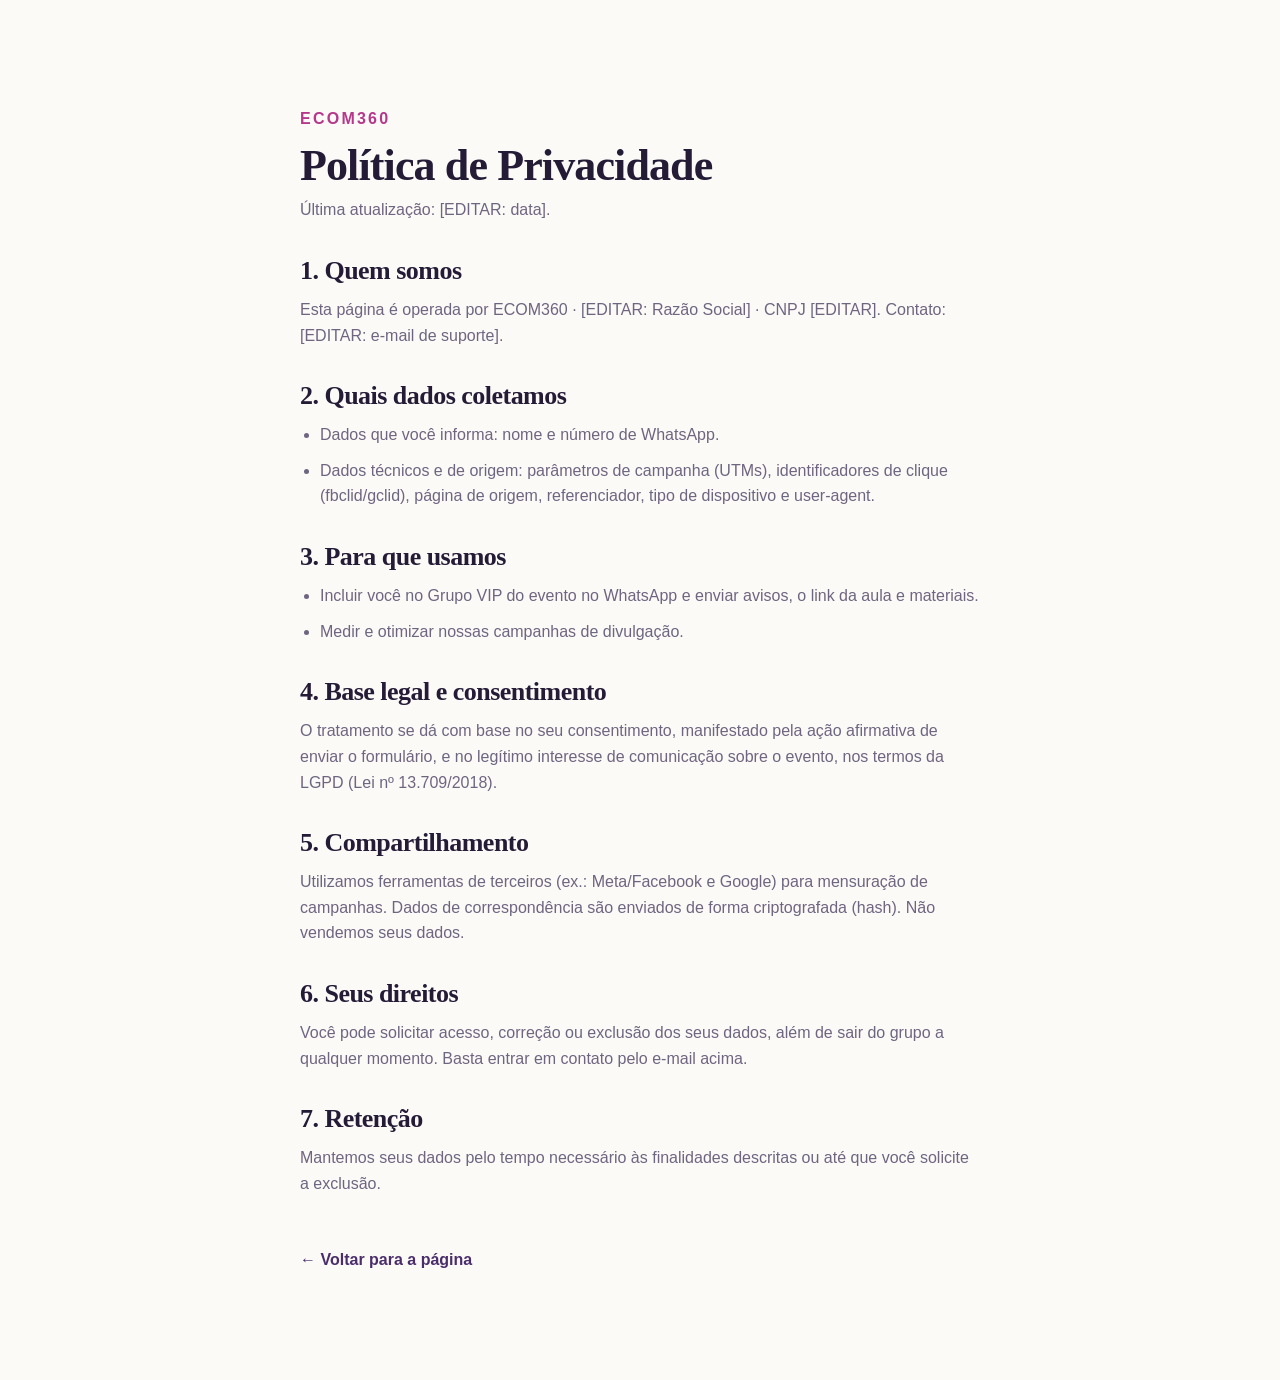
==== politica-de-privacidade.html @ 0f5ce01a "ECOM360: página de captura + obrigado + backend Sheets Landing estática vanilla (sem build), pronta " ====
<!doctype html>
<html lang="pt-BR">
<head>
  <meta charset="UTF-8">
  <meta name="viewport" content="width=device-width, initial-scale=1, viewport-fit=cover">
  <title>Política de Privacidade · ECOM360</title>
  <meta name="theme-color" content="#241C37">
  <link rel="stylesheet" href="assets/css/style.css">
  <style>
    .legal { max-width: 760px; }
    .legal h2 { font-size: clamp(20px,4vw,26px); margin: 34px 0 12px; }
    .legal p, .legal li { color: var(--muted); font-size: 16px; margin-bottom: 10px; }
    .legal ul { padding-left: 20px; }
    .legal a { color: var(--plum); }
    .back { display:inline-block; margin-top: 40px; font-weight: 700; color: var(--plum); text-decoration: none; }
  </style>
</head>
<body>
  <section class="section section--paper">
    <div class="container legal">
      <p class="eyebrow">ECOM360</p>
      <h1 style="font-size:clamp(30px,6vw,44px);margin:14px 0 8px">Política de Privacidade</h1>
      <p>Última atualização: <!-- TODO: cliente preencher data -->[EDITAR: data].</p>

      <h2>1. Quem somos</h2>
      <p>Esta página é operada por ECOM360 · <!-- TODO -->[EDITAR: Razão Social] · CNPJ [EDITAR].
         Contato: <!-- TODO -->[EDITAR: e-mail de suporte].</p>

      <h2>2. Quais dados coletamos</h2>
      <ul>
        <li>Dados que você informa: nome e número de WhatsApp.</li>
        <li>Dados técnicos e de origem: parâmetros de campanha (UTMs), identificadores de clique (fbclid/gclid), página de origem, referenciador, tipo de dispositivo e user-agent.</li>
      </ul>

      <h2>3. Para que usamos</h2>
      <ul>
        <li>Incluir você no Grupo VIP do evento no WhatsApp e enviar avisos, o link da aula e materiais.</li>
        <li>Medir e otimizar nossas campanhas de divulgação.</li>
      </ul>

      <h2>4. Base legal e consentimento</h2>
      <p>O tratamento se dá com base no seu consentimento, manifestado pela ação afirmativa
         de enviar o formulário, e no legítimo interesse de comunicação sobre o evento,
         nos termos da LGPD (Lei nº 13.709/2018).</p>

      <h2>5. Compartilhamento</h2>
      <p>Utilizamos ferramentas de terceiros (ex.: Meta/Facebook e Google) para mensuração
         de campanhas. Dados de correspondência são enviados de forma criptografada (hash).
         Não vendemos seus dados.</p>

      <h2>6. Seus direitos</h2>
      <p>Você pode solicitar acesso, correção ou exclusão dos seus dados, além de sair do
         grupo a qualquer momento. Basta entrar em contato pelo e-mail acima.</p>

      <h2>7. Retenção</h2>
      <p>Mantemos seus dados pelo tempo necessário às finalidades descritas ou até que você
         solicite a exclusão.</p>

      <a class="back" href="index.html">← Voltar para a página</a>
    </div>
  </section>
</body>
</html>
---- assets/css/style.css ----
/* ==========================================================================
   ECOM360 — Página de captura
   CSS único, sem framework. Mobile-first (base 360px), sobe com min-width.
   ========================================================================== */

/* ---------- Fontes auto-hospedadas ---------------------------------------
   Coloque os .woff2 em assets/fonts/. Enquanto não existirem, o fallback
   entra sem quebrar nada. font-display: swap evita bloqueio de render.      */
@font-face {
  font-family: "Fraunces";
  src: url("../fonts/Fraunces-SemiBold.woff2") format("woff2");
  font-weight: 600;
  font-style: normal;
  font-display: swap;
}
@font-face {
  font-family: "Fraunces";
  src: url("../fonts/Fraunces-Black.woff2") format("woff2");
  font-weight: 900;
  font-style: normal;
  font-display: swap;
}
@font-face {
  font-family: "Plus Jakarta Sans";
  src: url("../fonts/PlusJakartaSans-Regular.woff2") format("woff2");
  font-weight: 400;
  font-style: normal;
  font-display: swap;
}
@font-face {
  font-family: "Plus Jakarta Sans";
  src: url("../fonts/PlusJakartaSans-Medium.woff2") format("woff2");
  font-weight: 500;
  font-style: normal;
  font-display: swap;
}
@font-face {
  font-family: "Plus Jakarta Sans";
  src: url("../fonts/PlusJakartaSans-Bold.woff2") format("woff2");
  font-weight: 700;
  font-style: normal;
  font-display: swap;
}
@font-face {
  font-family: "Sora";
  src: url("../fonts/Sora-SemiBold.woff2") format("woff2");
  font-weight: 600;
  font-style: normal;
  font-display: swap;
}

/* ---------- Tokens -------------------------------------------------------- */
:root {
  /* Cor */
  --ink:        #241C37;
  --plum-deep:  #2E1B45;
  --plum:       #4A2E6B;
  --magenta:    #B5388A;
  --coral:      #FF6B5B;
  --coral-btn:  #E04A38;
  --gold:       #E0A458;
  --paper:      #FCFAF7;
  --cream:      #F5EFE8;
  --muted:      #6E6580;

  /* Raio */
  --r-card: 14px;
  --r-input: 10px;
  --r-pill: 999px;

  /* Elevação (baixa, em camadas — nada de glow) */
  --sh-1: 0 1px 2px rgba(36,28,55,.06), 0 4px 12px rgba(36,28,55,.05);
  --sh-2: 0 2px 4px rgba(36,28,55,.08), 0 12px 32px rgba(36,28,55,.10);

  /* Tipografia */
  --font-display: "Fraunces", "Georgia", "Times New Roman", serif;
  --font-body: "Plus Jakarta Sans", -apple-system, BlinkMacSystemFont, "Segoe UI", Roboto, sans-serif;
  --font-util: "Sora", -apple-system, BlinkMacSystemFont, "Segoe UI", Roboto, sans-serif;

  /* Layout */
  --container: 1120px;
  --pad-x: 20px;
}

/* ---------- Reset -------------------------------------------------------- */
*, *::before, *::after { box-sizing: border-box; }
html { -webkit-text-size-adjust: 100%; scroll-behavior: smooth; }
body {
  margin: 0;
  font-family: var(--font-body);
  font-weight: 400;
  font-size: 16px;
  line-height: 1.6;
  color: var(--ink);
  background: var(--paper);
  -webkit-font-smoothing: antialiased;
  text-rendering: optimizeLegibility;
  overflow-x: hidden;
}
img, svg { display: block; max-width: 100%; }
a { color: inherit; }
button { font-family: inherit; cursor: pointer; }
h1, h2, h3, p { margin: 0; }
ul, ol { margin: 0; }

/* ---------- Foco visível ------------------------------------------------- */
:focus-visible {
  outline: 2px solid var(--gold);
  outline-offset: 2px;
  border-radius: 3px;
}

/* ---------- Utilitários -------------------------------------------------- */
.container {
  width: 100%;
  max-width: var(--container);
  margin-inline: auto;
  padding-inline: var(--pad-x);
}
.sr-only {
  position: absolute; width: 1px; height: 1px;
  padding: 0; margin: -1px; overflow: hidden;
  clip: rect(0,0,0,0); white-space: nowrap; border: 0;
}
.eyebrow {
  font-family: var(--font-util);
  font-weight: 600;
  text-transform: uppercase;
  letter-spacing: .14em;
  font-size: clamp(11px, 2.6vw, 12px);
  line-height: 1.4;
}

/* ---------- Seções (ritmo de cores) -------------------------------------- */
.section { padding-block: clamp(56px, 9vw, 108px); position: relative; }
.section--ink   { background: var(--ink);   color: var(--paper); }
.section--paper { background: var(--paper);  color: var(--ink); }
.section--cream { background: var(--cream);  color: var(--ink); }

.section--ink .eyebrow   { color: var(--gold); }
.section--paper .eyebrow { color: var(--magenta); }
.section--cream .eyebrow { color: var(--magenta); }

/* Grão sutil no fundo escuro */
.grain::before {
  content: "";
  position: absolute; inset: 0;
  pointer-events: none;
  background-image: url("data:image/svg+xml,%3Csvg xmlns='http://www.w3.org/2000/svg' width='140' height='140'%3E%3Cfilter id='n'%3E%3CfeTurbulence type='fractalNoise' baseFrequency='0.85' numOctaves='2' stitchTiles='stitch'/%3E%3C/filter%3E%3Crect width='100%25' height='100%25' filter='url(%23n)' opacity='0.9'/%3E%3C/svg%3E");
  opacity: .035;
  mix-blend-mode: screen;
}

/* Filete de cabelo com gradiente plum→magenta */
.hairline-grad {
  width: min(120px, 40%);
  height: 1px;
  border: 0;
  margin: 0 0 24px;
  background: linear-gradient(90deg, var(--plum), var(--magenta));
}

/* ---------- Trilho de módulo (elemento assinatura) ----------------------- */
.module { position: relative; }
.module__grid { position: relative; }
.module__rail {
  font-family: var(--font-util);
  font-weight: 600;
  text-transform: uppercase;
  letter-spacing: .14em;
  font-size: 11px;
  color: var(--gold);
  display: flex;
  align-items: center;
  gap: 12px;
  margin-bottom: 20px;
}
.module__rail::before {
  content: "";
  width: 28px; height: 1px;
  background: var(--gold);
  opacity: .6;
}

/* ---------- Tipografia de títulos ---------------------------------------- */
h1, .h1 {
  font-family: var(--font-display);
  font-weight: 900;
  font-size: clamp(34px, 8vw, 62px);
  line-height: 1.02;
  letter-spacing: -0.02em;
}
h2, .h2 {
  font-family: var(--font-display);
  font-weight: 600;
  font-size: clamp(27px, 5.2vw, 42px);
  line-height: 1.08;
  letter-spacing: -0.02em;
}
.lead { font-size: clamp(16px, 2.4vw, 18px); }
.text-muted { color: var(--muted); }
.section--ink .text-muted { color: rgba(252,250,247,.66); }

/* ==========================================================================
   HEADER
   ========================================================================== */
.site-header {
  position: relative;
  z-index: 3;
  padding-block: 20px;
}
.site-header .container {
  display: flex;
  align-items: center;
  justify-content: space-between;
  gap: 16px;
}
.logo { height: 26px; width: auto; }
.header-note {
  font-family: var(--font-util);
  font-weight: 600;
  font-size: 11px;
  letter-spacing: .14em;
  text-transform: uppercase;
  color: rgba(252,250,247,.7);
}

/* ==========================================================================
   HERO
   ========================================================================== */
.hero { position: relative; overflow: hidden; }
.hero__inner {
  display: grid;
  grid-template-columns: 1fr;
  gap: 36px;
  padding-block: clamp(28px, 5vw, 56px) clamp(56px, 8vw, 96px);
  align-items: center;
}
.hero__copy { position: relative; z-index: 2; }
.hero__eyebrow { margin-bottom: 20px; color: var(--gold); }
.hero h1 { margin-bottom: 22px; }
.hero__sub {
  color: rgba(252,250,247,.74);
  font-size: clamp(16px, 2.4vw, 18px);
  max-width: 46ch;
  margin-bottom: 26px;
}
.pills { display: flex; flex-wrap: wrap; gap: 10px; }
.pill {
  display: inline-flex; align-items: center; gap: 8px;
  padding: 8px 14px;
  border: 1px solid rgba(255,255,255,.14);
  border-radius: var(--r-pill);
  font-size: 13px;
  color: rgba(252,250,247,.86);
  font-weight: 500;
}
.pill::before {
  content: ""; width: 5px; height: 5px; border-radius: 50%;
  background: var(--coral); flex: none;
}

/* Sublinhado manuscrito no "estruturada" */
.ink-underline { position: relative; white-space: nowrap; }
.ink-underline svg {
  position: absolute;
  left: 0; right: 0; bottom: -0.16em;
  width: 100%; height: 0.28em;
  overflow: visible;
}
.ink-underline path {
  fill: none;
  stroke: var(--coral);
  stroke-width: 3;
  stroke-linecap: round;
  stroke-dasharray: 340;
  stroke-dashoffset: 340;
  animation: draw-underline .6s ease-out .35s forwards;
}
@keyframes draw-underline { to { stroke-dashoffset: 0; } }

/* Card do formulário */
.form-card {
  background: var(--paper);
  color: var(--ink);
  border-radius: var(--r-card);
  box-shadow: var(--sh-2);
  padding: clamp(24px, 4vw, 34px);
  position: relative;
  z-index: 2;
}
.form-card__title {
  font-family: var(--font-display);
  font-weight: 600;
  font-size: clamp(22px, 3.4vw, 27px);
  line-height: 1.1;
  letter-spacing: -0.02em;
  margin-bottom: 8px;
}
.form-card__support { color: var(--muted); font-size: 15px; margin-bottom: 22px; }

.field { margin-bottom: 16px; }
.field label {
  display: block;
  font-weight: 700;
  font-size: 14px;
  margin-bottom: 7px;
}
.field input {
  width: 100%;
  font-family: inherit;
  font-size: 16px; /* nunca < 16px: evita zoom no iOS */
  padding: 14px 15px;
  border: 1.5px solid rgba(36,28,55,.16);
  border-radius: var(--r-input);
  background: #fff;
  color: var(--ink);
  transition: border-color 140ms ease-out, box-shadow 140ms ease-out;
}
.field input::placeholder { color: #A69FB2; }
.field input:focus {
  border-color: var(--plum);
  box-shadow: 0 0 0 3px rgba(74,46,107,.12);
  outline: none;
}
.field input[aria-invalid="true"] {
  border-color: var(--coral-btn);
}
.field-error {
  display: none;
  color: var(--coral-btn);
  font-size: 14px;
  margin-top: 6px;
  font-weight: 500;
}
.field-error.is-visible { display: block; }

/* Honeypot */
.hp {
  position: absolute !important;
  left: -9999px !important;
  width: 1px; height: 1px;
  overflow: hidden;
}

/* Botão */
.btn {
  display: inline-flex;
  align-items: center;
  justify-content: center;
  gap: 10px;
  width: 100%;
  min-height: 54px;
  padding: 16px 22px;
  border: 0;
  border-radius: var(--r-input);
  background: var(--coral-btn);
  color: #fff;
  font-family: var(--font-util);
  font-weight: 600;
  font-size: 16px;
  letter-spacing: .04em;
  text-transform: uppercase;
  text-decoration: none;
  transition: transform 140ms ease-out, background-color 140ms ease-out;
}
.btn:hover { transform: translateY(-1px); background: #C93F2E; }
.btn:active { transform: translateY(0); }
.btn[disabled] { opacity: .82; cursor: default; transform: none; }
.btn__spinner {
  width: 14px; height: 14px;
  border: 2px solid rgba(255,255,255,.4);
  border-top-color: #fff;
  border-radius: 50%;
  animation: spin .7s linear infinite;
  display: none;
}
.btn.is-loading .btn__spinner { display: inline-block; }
@keyframes spin { to { transform: rotate(360deg); } }

.form-microcopy {
  text-align: center;
  font-size: 13px;
  color: var(--muted);
  margin-top: 12px;
}
.form-legal {
  font-size: 12px;
  color: var(--muted);
  line-height: 1.5;
  margin-top: 18px;
  padding-top: 16px;
  border-top: 1px solid rgba(36,28,55,.08);
}
.form-legal a { color: var(--plum); text-decoration: underline; }

/* ==========================================================================
   MÓDULO 01 — DOR
   ========================================================================== */
.dor__intro { max-width: 62ch; margin-bottom: 40px; }
.dor__intro h2 { margin-bottom: 18px; }
.dor__intro p { font-size: 17px; }
.dor__intro strong { color: var(--ink); }

.dor-grid {
  display: grid;
  grid-template-columns: 1fr;
  gap: 1px;
  background: rgba(36,28,55,.1);
  border: 1px solid rgba(36,28,55,.1);
  border-radius: var(--r-card);
  overflow: hidden;
}
.dor-card {
  background: var(--paper);
  padding: 26px clamp(20px, 3vw, 30px);
  opacity: 0;
  transform: translateY(14px);
}
.dor-card.reveal { animation: fade-up .2s ease-out forwards; }
.dor-card:nth-child(1).reveal { animation-delay: 0ms; }
.dor-card:nth-child(2).reveal { animation-delay: 60ms; }
.dor-card:nth-child(3).reveal { animation-delay: 120ms; }
.dor-card:nth-child(4).reveal { animation-delay: 180ms; }
@keyframes fade-up { to { opacity: 1; transform: translateY(0); } }
.dor-card__head {
  font-family: var(--font-display);
  font-weight: 600;
  font-size: clamp(19px, 2.6vw, 22px);
  line-height: 1.15;
  letter-spacing: -0.01em;
  margin-bottom: 10px;
}
.dor-card__sub { color: var(--muted); font-size: 15px; }

/* ==========================================================================
   MÓDULO 02 — AGENDA DA AULA
   ========================================================================== */
.agenda__head { margin-bottom: 36px; }
.agenda__head h2 { margin-top: 14px; }
.agenda-list {
  list-style: none;
  padding: 0;
  display: grid;
  grid-template-columns: 1fr;
  column-gap: 48px;
}
.agenda-item {
  display: grid;
  grid-template-columns: auto 1fr;
  gap: 16px;
  padding: 20px 0;
  border-bottom: 1px solid rgba(36,28,55,.12);
  align-items: start;
}
.agenda-item__num {
  font-family: var(--font-util);
  font-weight: 600;
  font-size: 13px;
  color: var(--gold);
  letter-spacing: .1em;
  padding-top: 3px;
}
.agenda-item__text { font-size: 16px; }

/* ==========================================================================
   MÓDULO 03 — AUTORIDADE
   ========================================================================== */
.author-grid {
  display: grid;
  grid-template-columns: 1fr;
  gap: 32px;
  align-items: center;
}
.author-photo {
  border-radius: var(--r-card);
  overflow: hidden;
  box-shadow: var(--sh-1);
  aspect-ratio: 4 / 5;
  background: var(--plum-deep);
}
.author-photo img { width: 100%; height: 100%; object-fit: cover; }
.author-body h2 { margin: 12px 0 18px; }
.author-body p { margin-bottom: 14px; font-size: 17px; }
.author-body .todo { color: var(--muted); font-style: italic; }
.author-ig {
  display: inline-flex; align-items: center; gap: 8px;
  font-weight: 700; color: var(--plum);
  text-decoration: none; margin-top: 4px;
}
.author-ig:hover { text-decoration: underline; }

/* ==========================================================================
   MÓDULO 04 — PRA QUEM É
   ========================================================================== */
.fit__head { margin-bottom: 34px; }
.fit-cols {
  display: grid;
  grid-template-columns: 1fr;
  gap: 24px;
}
.fit-col { padding-left: 18px; border-left: 2px solid var(--muted); }
.fit-col--yes { border-left-color: var(--gold); }
.fit-col h3 {
  font-family: var(--font-util);
  font-weight: 600;
  text-transform: uppercase;
  letter-spacing: .12em;
  font-size: 12px;
  margin-bottom: 16px;
}
.fit-col--yes h3 { color: #9C7A2E; }
.fit-col--no h3 { color: var(--muted); }
.fit-list { list-style: none; padding: 0; display: grid; gap: 12px; }
.fit-list li {
  display: grid; grid-template-columns: auto 1fr; gap: 12px;
  font-size: 16px; align-items: start;
}
.fit-list li::before { margin-top: 2px; }
.fit-col--yes .fit-list li::before { content: "＋"; color: #9C7A2E; font-weight: 700; }
.fit-col--no .fit-list li::before { content: "－"; color: var(--muted); font-weight: 700; }

/* ==========================================================================
   MÓDULO 05 — EVENTO + CONTAGEM
   ========================================================================== */
.event-card {
  max-width: 720px;
  margin-inline: auto;
  border: 1px solid rgba(224,164,88,.28);
  border-radius: var(--r-card);
  padding: clamp(28px, 5vw, 44px);
  text-align: center;
  position: relative;
  z-index: 2;
}
.event-card .eyebrow { color: var(--gold); }
.event-card h2 { margin: 14px 0 28px; }
.event-facts {
  display: grid;
  grid-template-columns: 1fr;
  gap: 20px;
  text-align: left;
  margin-bottom: 34px;
}
.event-fact__label {
  font-family: var(--font-util);
  font-weight: 600;
  text-transform: uppercase;
  letter-spacing: .12em;
  font-size: 11px;
  color: var(--gold);
  margin-bottom: 4px;
}
.event-fact__value { font-size: 16px; color: rgba(252,250,247,.9); }

.countdown { margin-bottom: 24px; }
.countdown__grid {
  display: inline-grid;
  grid-template-columns: repeat(4, 1fr);
  gap: clamp(8px, 3vw, 20px);
}
.cd-unit { min-width: 60px; }
.cd-unit__num {
  font-family: var(--font-util);
  font-weight: 600;
  font-variant-numeric: tabular-nums;
  font-size: clamp(30px, 8vw, 46px);
  line-height: 1;
  color: var(--paper);
}
.cd-unit__label {
  font-family: var(--font-util);
  font-weight: 600;
  text-transform: uppercase;
  letter-spacing: .12em;
  font-size: 10px;
  color: var(--gold);
  margin-top: 8px;
}
.countdown__live {
  font-family: var(--font-util);
  font-weight: 600;
  text-transform: uppercase;
  letter-spacing: .08em;
  font-size: clamp(15px, 3vw, 20px);
  color: var(--coral);
}
.event-warn {
  font-size: 14px;
  color: rgba(252,250,247,.66);
  max-width: 46ch;
  margin: 4px auto 0;
}

/* ==========================================================================
   MÓDULO 06 — TRANSPARÊNCIA
   ========================================================================== */
.transp { max-width: 64ch; }
.transp h2 { margin: 14px 0 18px; }
.transp p { font-size: 17px; margin-bottom: 14px; }

/* ==========================================================================
   MÓDULO 07 — FAQ
   ========================================================================== */
.faq__head { margin-bottom: 30px; }
.faq-list { max-width: 760px; }
.faq-item {
  border-bottom: 1px solid rgba(36,28,55,.14);
}
.faq-item summary {
  list-style: none;
  cursor: pointer;
  padding: 20px 40px 20px 0;
  position: relative;
  font-family: var(--font-body);
  font-weight: 700;
  font-size: 17px;
  display: block;
}
.faq-item summary::-webkit-details-marker { display: none; }
.faq-chevron {
  position: absolute;
  right: 2px; top: 22px;
  width: 18px; height: 18px;
  transition: transform 200ms ease-out;
  color: var(--magenta);
}
.faq-item[open] .faq-chevron { transform: rotate(180deg); }
.faq-answer {
  padding: 0 40px 22px 0;
  color: var(--muted);
  font-size: 16px;
}

/* ==========================================================================
   CTA FINAL
   ========================================================================== */
.final-cta { text-align: center; position: relative; overflow: hidden; }
.final-cta__inner { position: relative; z-index: 2; max-width: 640px; margin-inline: auto; }
.final-cta h2 { margin-bottom: 18px; }
.final-cta p { color: rgba(252,250,247,.72); font-size: 17px; margin-bottom: 30px; }
.final-cta .btn { width: auto; padding-inline: 40px; }

/* ==========================================================================
   BARRA STICKY MOBILE
   ========================================================================== */
.sticky-bar {
  position: fixed;
  left: 0; right: 0; bottom: 0;
  z-index: 40;
  display: none;
  align-items: center;
  justify-content: space-between;
  gap: 12px;
  padding: 12px 16px calc(12px + env(safe-area-inset-bottom));
  background: rgba(36,28,55,.92);
  backdrop-filter: blur(8px);
  -webkit-backdrop-filter: blur(8px);
  border-top: 1px solid rgba(255,255,255,.1);
  transform: translateY(110%);
  transition: transform 220ms ease-out;
}
.sticky-bar.is-visible { transform: translateY(0); }
.sticky-bar__text {
  font-family: var(--font-util);
  font-weight: 600;
  font-size: 12px;
  letter-spacing: .06em;
  text-transform: uppercase;
  color: rgba(252,250,247,.9);
}
.sticky-bar .btn {
  width: auto;
  min-height: 44px;
  padding: 10px 18px;
  font-size: 13px;
  white-space: nowrap;
}
@media (max-width: 767px) {
  .sticky-bar { display: flex; }
}

/* ==========================================================================
   RODAPÉ
   ========================================================================== */
.site-footer { font-size: 13px; }
.site-footer .container { position: relative; z-index: 2; }
.footer-logo { height: 22px; margin-bottom: 20px; }
.footer-line { color: rgba(252,250,247,.7); margin-bottom: 8px; }
.footer-links { margin-bottom: 18px; }
.footer-links a { color: rgba(252,250,247,.9); text-decoration: underline; margin-right: 16px; }
.footer-fine { color: rgba(252,250,247,.5); font-size: 12px; line-height: 1.6; max-width: 68ch; }

/* Placeholder para imagens ausentes */
.img-placeholder {
  display: flex; align-items: center; justify-content: center;
  width: 100%; height: 100%;
  background: var(--plum-deep);
  color: rgba(255,255,255,.7);
  font-family: var(--font-util);
  font-weight: 600;
  font-size: 12px;
  letter-spacing: .04em;
  text-align: center;
  padding: 12px;
}

/* ==========================================================================
   PÁGINA DE OBRIGADO
   ========================================================================== */
.ty {
  min-height: 100dvh;
  display: flex;
  align-items: center;
  justify-content: center;
  text-align: center;
  padding: 40px 20px calc(40px + env(safe-area-inset-bottom));
  position: relative;
  overflow: hidden;
}
.ty__inner { position: relative; z-index: 2; max-width: 520px; }
.ty__check {
  width: 72px; height: 72px;
  margin: 0 auto 28px;
  color: var(--coral);
}
.ty__check circle { stroke: rgba(255,107,91,.3); }
.ty__check path {
  fill: none; stroke: var(--coral); stroke-width: 4;
  stroke-linecap: round; stroke-linejoin: round;
  stroke-dasharray: 48; stroke-dashoffset: 48;
  animation: draw-check .4s ease-out .2s forwards;
}
@keyframes draw-check { to { stroke-dashoffset: 0; } }
.ty h1 { margin-bottom: 18px; }
.ty p { color: rgba(252,250,247,.74); font-size: 17px; margin-bottom: 14px; }
.ty .btn { width: auto; padding-inline: 34px; margin: 14px 0 20px; }
.ty__countdown { font-weight: 700; color: var(--paper); }
.ty__fallback { font-size: 14px; color: rgba(252,250,247,.55); }

/* ==========================================================================
   BREAKPOINTS
   ========================================================================== */
@media (min-width: 600px) {
  .dor-grid { grid-template-columns: 1fr 1fr; }
  .event-facts { grid-template-columns: 1fr 1fr; }
  .fit-cols { grid-template-columns: 1fr 1fr; gap: 40px; }
}

@media (min-width: 768px) {
  :root { --pad-x: 40px; }
  .agenda-list { grid-template-columns: 1fr 1fr; }
  .author-grid { grid-template-columns: 42% 1fr; gap: 48px; }
}

@media (min-width: 1024px) {
  /* Hero assimétrico 58/42 */
  .hero__inner {
    grid-template-columns: 58fr 42fr;
    gap: 56px;
    align-items: center;
  }
  .form-card { transform: translateY(-8px); }

  /* Trilho de módulo fixo na coluna esquerda */
  .module__grid {
    display: grid;
    grid-template-columns: 96px 1fr;
    gap: 0;
  }
  .module__rail {
    flex-direction: column;
    align-items: flex-start;
    gap: 0;
    writing-mode: vertical-rl;
    transform: rotate(180deg);
    position: sticky;
    top: 40px;
    height: max-content;
    margin: 0;
    padding-right: 24px;
    border-right: 1px solid rgba(224,164,88,.35);
  }
  .module__rail::before { display: none; }
  .module__body { min-width: 0; }
}

/* ==========================================================================
   MOVIMENTO REDUZIDO
   ========================================================================== */
@media (prefers-reduced-motion: reduce) {
  * , *::before, *::after {
    animation-duration: .001ms !important;
    animation-iteration-count: 1 !important;
    transition-duration: .001ms !important;
    scroll-behavior: auto !important;
  }
  .ink-underline path { stroke-dashoffset: 0; }
  .ty__check path { stroke-dashoffset: 0; }
  .dor-card { opacity: 1; transform: none; }
}
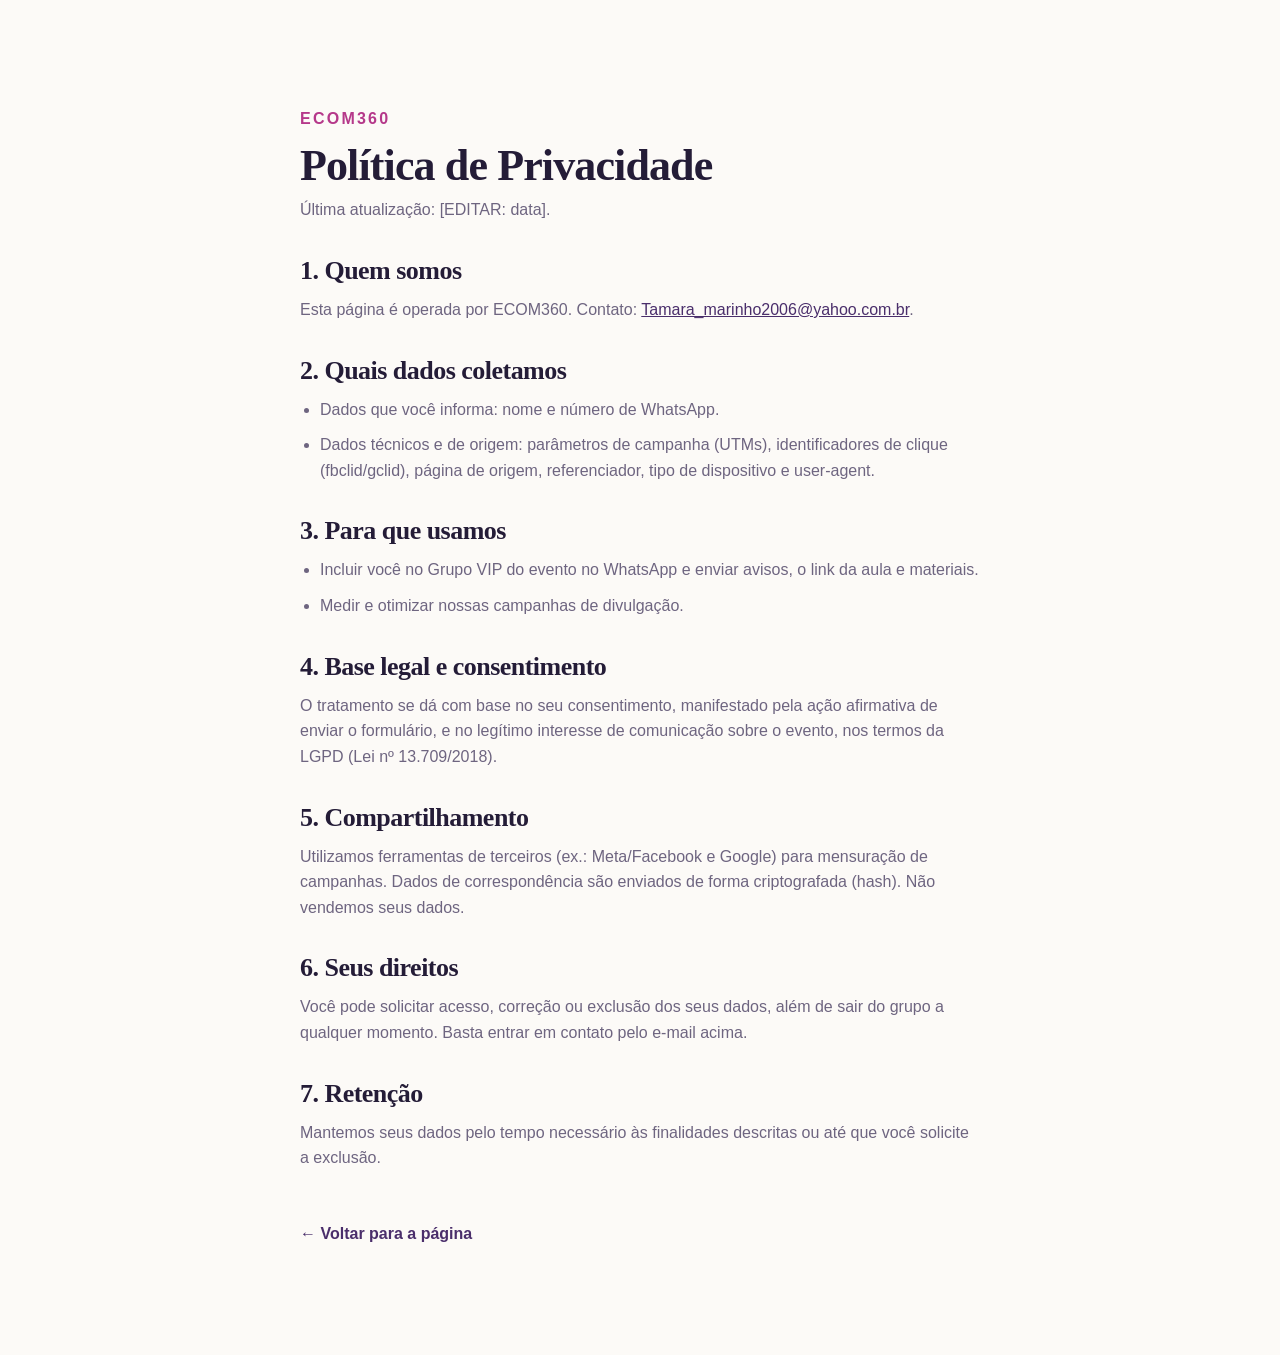
==== commit 707dadab: "Adiciona foto e logo da marca, bio da Tamara, e-mail de contato Remove placeholders de Razao Social/" ====
--- a/politica-de-privacidade.html
+++ b/politica-de-privacidade.html
@@ -23,8 +23,8 @@
       <p>Última atualização: <!-- TODO: cliente preencher data -->[EDITAR: data].</p>
 
       <h2>1. Quem somos</h2>
-      <p>Esta página é operada por ECOM360 · <!-- TODO -->[EDITAR: Razão Social] · CNPJ [EDITAR].
-         Contato: <!-- TODO -->[EDITAR: e-mail de suporte].</p>
+      <p>Esta página é operada por ECOM360.
+         Contato: <a href="mailto:Tamara_marinho2006@yahoo.com.br">Tamara_marinho2006@yahoo.com.br</a>.</p>
 
       <h2>2. Quais dados coletamos</h2>
       <ul>
--- a/assets/css/style.css
+++ b/assets/css/style.css
@@ -215,7 +215,16 @@
   justify-content: space-between;
   gap: 16px;
 }
-.logo { height: 26px; width: auto; }
+.logo-mark {
+  flex: none;
+  width: 40px;
+  height: 40px;
+  border-radius: 10px;
+  overflow: hidden;
+  border: 1px solid rgba(255,255,255,.14);
+  background: var(--cream);
+}
+.logo-mark .logo { display: block; width: 100%; height: 100%; object-fit: cover; }
 .header-note {
   font-family: var(--font-util);
   font-weight: 600;
@@ -685,8 +694,10 @@
    ========================================================================== */
 .site-footer { font-size: 13px; }
 .site-footer .container { position: relative; z-index: 2; }
-.footer-logo { height: 22px; margin-bottom: 20px; }
+.logo-mark--footer { width: 36px; height: 36px; margin-bottom: 20px; }
+.footer-logo { display: block; width: 100%; height: 100%; object-fit: cover; }
 .footer-line { color: rgba(252,250,247,.7); margin-bottom: 8px; }
+.footer-line a { text-decoration: underline; }
 .footer-links { margin-bottom: 18px; }
 .footer-links a { color: rgba(252,250,247,.9); text-decoration: underline; margin-right: 16px; }
 .footer-fine { color: rgba(252,250,247,.5); font-size: 12px; line-height: 1.6; max-width: 68ch; }
